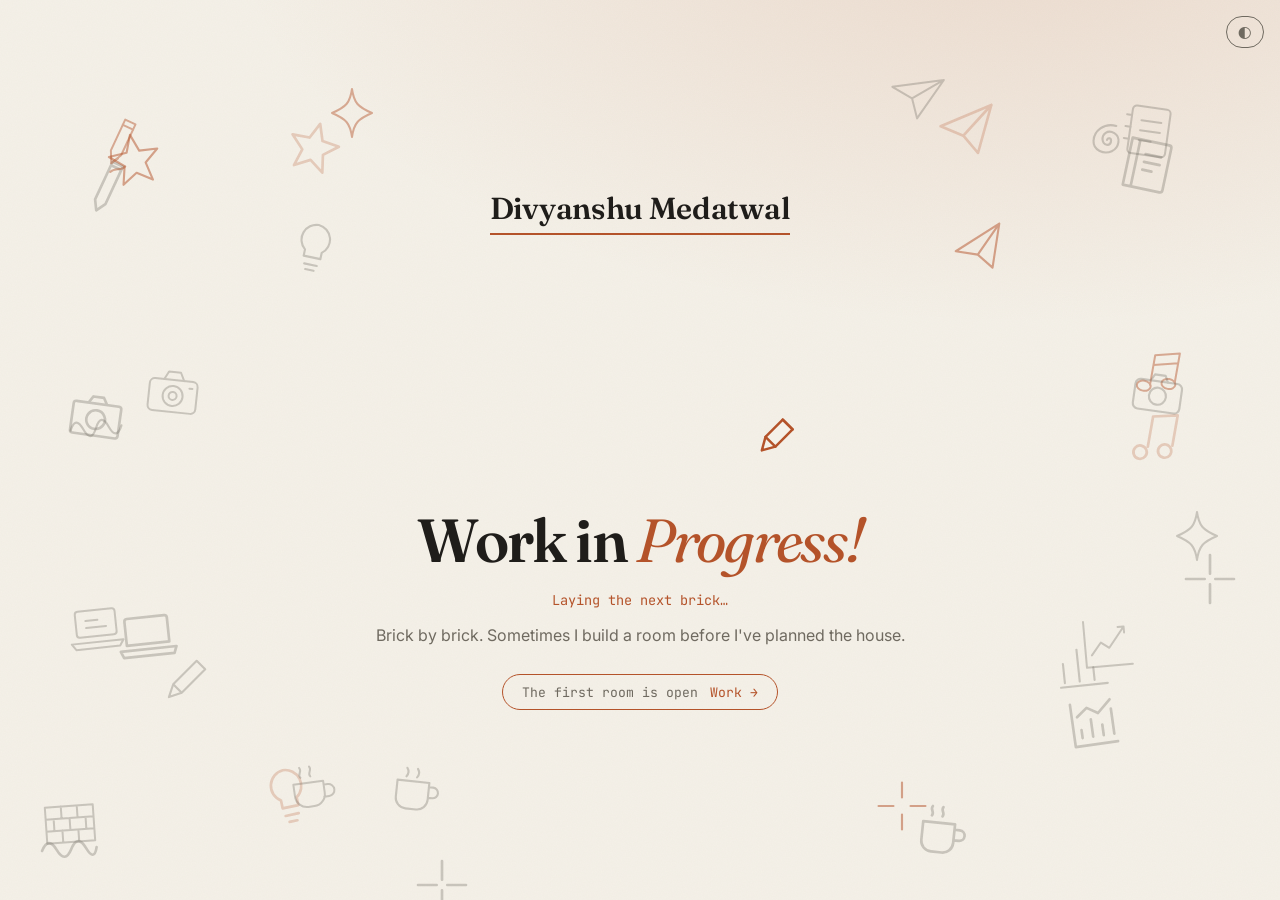
==== index.html @ 0de78104 "Add files via upload" ====
<!DOCTYPE html>
<html lang="en">
<head>
<!-- Google tag (gtag.js) -->
<script async src="https://www.googletagmanager.com/gtag/js?id=G-G0TR4KXT0Q"></script>
<script>
  window.dataLayer = window.dataLayer || [];
  function gtag(){dataLayer.push(arguments);}
  gtag('js', new Date());

  gtag('config', 'G-G0TR4KXT0Q');
</script>
<meta charset="UTF-8">
<meta name="viewport" content="width=device-width, initial-scale=1, viewport-fit=cover">
<title>Divyanshu Medatwal · Work in Progress</title>
<meta name="description" content="Divyanshu Medatwal's portfolio is a work in progress.">
<link rel="icon" href="data:image/svg+xml,%3Csvg xmlns='http://www.w3.org/2000/svg' viewBox='0 0 100 100'%3E%3Ctext y='.9em' font-size='90'%3E✏️%3C/text%3E%3C/svg%3E">
<link rel="preconnect" href="https://fonts.googleapis.com">
<link rel="preconnect" href="https://fonts.gstatic.com" crossorigin>
<link href="https://fonts.googleapis.com/css2?family=Fraunces:ital,opsz,wght@0,9..144,600;1,9..144,400&family=Inter:wght@400&family=JetBrains+Mono:wght@400&display=swap" rel="stylesheet">
<link rel="stylesheet" href="css/style.css">
</head>
<body>
<!-- Decorative doodles: purely visual, safe to move or delete -->
<svg width="0" height="0" style="position:absolute" aria-hidden="true"><symbol id="d-pen" viewBox="0 0 48 48"><path d="M8 40l2-8 22-22 6 6-22 22z M30 12l6 6 M8 40l8-2"/></symbol><symbol id="d-diary" viewBox="0 0 48 48"><path d="M10 6h28a2 2 0 0 1 2 2v32a2 2 0 0 1-2 2H10z M16 6v36 M22 16h12 M22 22h12 M22 28h7"/></symbol><symbol id="d-laptop" viewBox="0 0 48 48"><path d="M10 12h28a2 2 0 0 1 2 2v18H8V14a2 2 0 0 1 2-2z M3 36h42l-2 5H5z"/></symbol><symbol id="d-music" viewBox="0 0 48 48"><path d="M18 34V11l18-4v23 M13 34a5 5 0 1 0 .01 0z M31 30a5 5 0 1 0 .01 0z"/></symbol><symbol id="d-graph" viewBox="0 0 48 48"><path d="M8 8v32h32 M14 34v-6 M22 34v-13 M30 34v-8 M38 34v-19 M12 18l8-6 8 5 10-9"/></symbol><symbol id="d-camera" viewBox="0 0 48 48"><path d="M8 14h32a2 2 0 0 1 2 2v20a2 2 0 0 1-2 2H8a2 2 0 0 1-2-2V16a2 2 0 0 1 2-2z M17 14l3-5h8l3 5 M24 19a7 7 0 1 0 .01 0z"/></symbol><symbol id="d-star" viewBox="0 0 48 48"><path d="M24 6l5 12 13 1-10 9 3 13-11-7-11 7 3-13-10-9 13-1z"/></symbol><symbol id="d-coffee" viewBox="0 0 48 48"><path d="M10 18h24v14a8 8 0 0 1-8 8h-8a8 8 0 0 1-8-8z M34 22h4a4 4 0 0 1 0 8h-4 M16 6c-2 3 2 4 0 7 M24 6c-2 3 2 4 0 7"/></symbol><symbol id="d-bulb" viewBox="0 0 48 48"><path d="M24 5a12 12 0 0 0-6 22v6h12v-6a12 12 0 0 0-6-22z M19 39h10 M21 44h6"/></symbol><symbol id="d-plane" viewBox="0 0 48 48"><path d="M5 22L43 6 33 42 22 29z M22 29l21-23"/></symbol><symbol id="d-sparkle" viewBox="0 0 48 48"><path d="M24 6v14 M24 28v14 M6 24h14 M28 24h14"/></symbol><symbol id="d-squiggle" viewBox="0 0 48 48"><path d="M3 24q5.5-11 11 0t11 0 11 0 8 0"/></symbol></svg>
<div class="doodles" aria-hidden="true">
  <svg class="dd " style="left:6%;top:12%;--s:70px;--r:-20deg;--d:-0.0s"><use href="#d-pen"/></svg>
  <svg class="dd " style="right:8%;top:10%;--s:76px;--r:12deg;--d:-1.3s"><use href="#d-diary"/></svg>
  <svg class="dd " style="left:9%;top:62%;--s:86px;--r:-6deg;--d:-2.6s"><use href="#d-laptop"/></svg>
  <svg class="dd ac" style="right:7%;top:40%;--s:60px;--r:10deg;--d:-3.9s"><use href="#d-music"/></svg>
  <svg class="dd " style="right:12%;top:72%;--s:78px;--r:-8deg;--d:-5.2s"><use href="#d-graph"/></svg>
  <svg class="dd " style="left:5%;top:38%;--s:76px;--r:8deg;--d:-6.5s"><use href="#d-camera"/></svg>
  <svg class="dd ac hm" style="left:22%;top:8%;--s:34px;--r:15deg;--d:-7.8s"><use href="#d-star"/></svg>
  <svg class="dd hm" style="right:24%;top:84%;--s:56px;--r:6deg;--d:-9.1s"><use href="#d-coffee"/></svg>
  <svg class="dd ac hm" style="left:20%;top:80%;--s:52px;--r:-12deg;--d:-10.4s"><use href="#d-bulb"/></svg>
  <svg class="dd ac hm" style="right:22%;top:6%;--s:50px;--r:0deg;--d:-11.7s"><use href="#d-plane"/></svg>
  <svg class="dd hm" style="right:3%;top:56%;--s:30px;--r:0deg;--d:-13.0s"><use href="#d-sparkle"/></svg>
  <svg class="dd hm" style="left:32%;top:90%;--s:26px;--r:0deg;--d:-14.3s"><use href="#d-sparkle"/></svg>
  <svg class="dd hm" style="left:3%;top:86%;--s:60px;--r:-4deg;--d:-15.6s"><use href="#d-squiggle"/></svg>
</div>
<!-- Decorative doodles: purely visual, hidden from screen readers -->
<svg width="0" height="0" style="position:absolute" aria-hidden="true"><defs>
  <symbol id="pen" viewBox="0 0 64 64"><path d="M14 50l4-12 24-24 8 8-24 24z"/><path d="M38 18l8 8M14 50l8-2M10 58c6-3 10 3 16 0"/></symbol>
  <symbol id="diary" viewBox="0 0 64 64"><rect x="16" y="8" width="38" height="48" rx="4"/><path d="M16 18h-5M16 30h-5M16 42h-5M26 22h20M26 32h20M26 42h12"/></symbol>
  <symbol id="laptop" viewBox="0 0 64 64"><rect x="12" y="16" width="40" height="26" rx="3"/><path d="M6 48h52l-4 6H10zM22 26h12M22 33h20"/></symbol>
  <symbol id="music" viewBox="0 0 64 64"><path d="M26 44V14l24-6v30M26 24l24-6"/><ellipse cx="20" cy="46" rx="7" ry="5"/><ellipse cx="44" cy="40" rx="7" ry="5"/></symbol>
  <symbol id="graph" viewBox="0 0 64 64"><path d="M10 8v46h46M16 42l10-12 8 6 16-20M44 16h6v6"/></symbol>
  <symbol id="camera" viewBox="0 0 64 64"><rect x="8" y="20" width="48" height="32" rx="5"/><path d="M22 20l4-8h12l4 8M48 27h3"/><circle cx="32" cy="36" r="10"/><circle cx="32" cy="36" r="4"/></symbol>
  <symbol id="coffee" viewBox="0 0 64 64"><path d="M12 26h30v12a12 12 0 0 1-12 12h-6a12 12 0 0 1-12-12zM42 30h4a6 6 0 0 1 0 12h-5M20 20c-3-4 3-6 0-10M30 20c-3-4 3-6 0-10"/></symbol>
  <symbol id="plane" viewBox="0 0 64 64"><path d="M8 30L56 10 40 54 30 36zM30 36L56 10"/></symbol>
  <symbol id="spark" viewBox="0 0 64 64"><path d="M32 8c2 14 6 18 20 24-14 6-18 10-20 24-2-14-6-18-20-24 14-6 18-10 20-24z"/></symbol>
  <symbol id="bricks" viewBox="0 0 64 64"><path d="M8 14h48v36H8zM8 26h48M8 38h48M24 14v12M40 14v12M16 26v12M32 26v12M48 26v12M24 38v12M40 38v12"/></symbol>
</defs></svg>
<div class="doodles" aria-hidden="true">
  <svg class="dd hi" style="left:7%;top:12%;--r:-20deg;--d:0s" viewBox="0 0 64 64"><use href="#pen"/></svg>
  <svg class="dd" style="right:8%;top:11%;--r:8deg;--d:1.2s" viewBox="0 0 64 64"><use href="#diary"/></svg>
  <svg class="dd" style="left:11%;top:40%;--r:6deg;--d:2.1s" viewBox="0 0 64 64"><use href="#camera"/></svg>
  <svg class="dd hi" style="right:7%;top:38%;--r:10deg;--d:0.6s" viewBox="0 0 64 64"><use href="#music"/></svg>
  <svg class="dd" style="left:5%;top:66%;--r:-6deg;--d:1.7s" viewBox="0 0 64 64"><use href="#laptop"/></svg>
  <svg class="dd" style="right:11%;top:68%;--r:-5deg;--d:2.6s" viewBox="0 0 64 64"><use href="#graph"/></svg>
  <svg class="dd" style="left:22%;top:84%;--r:-8deg;--d:0.9s" viewBox="0 0 64 64"><use href="#coffee"/></svg>
  <svg class="dd" style="right:26%;top:7%;--r:15deg;--d:1.9s" viewBox="0 0 64 64"><use href="#plane"/></svg>
  <svg class="dd hi" style="left:25%;top:9%;--r:0deg;--d:0.3s" viewBox="0 0 64 64"><use href="#spark"/></svg>
  <svg class="dd" style="right:4%;top:56%;--r:0deg;--d:2.3s" viewBox="0 0 64 64"><use href="#spark"/></svg>
  <svg class="dd" style="left:3%;top:88%;--r:-4deg;--d:1.4s" viewBox="0 0 64 64"><use href="#bricks"/></svg>
</div>
<button id="theme" aria-label="Toggle light/dark theme">◐</button>

<!-- Background doodles: purely decorative. Move, delete or add freely (--x/--y = position, --s = size, --r = tilt). -->
<div class="doodles" aria-hidden="true">
  <svg class="dd acc" viewBox="0 0 60 60" style="--x:8%;--y:14%;--s:2.6rem;--r:-10deg"><path d="M30 8l6 16 17 1-13 11 4 17-14-9-14 9 4-17L7 25l17-1z"/></svg>
  <svg class="dd" viewBox="0 0 60 60" style="--x:84%;--y:12%;--s:3.4rem;--r:15deg;--d:1s"><path d="M30 30c0-3 4-3 4 1s-6 5-8 0 2-11 9-9 8 12 2 17-17 4-19-5 5-19 17-19"/></svg>
  <svg class="dd" viewBox="0 0 60 60" style="--x:5%;--y:44%;--s:4rem;--r:-6deg;--d:2s"><path d="M6 30q6-14 12 0t12 0 12 0 12 0"/></svg>
  <svg class="dd w" viewBox="0 0 60 60" style="--x:88%;--y:40%;--s:3.6rem;--r:8deg;--d:.5s"><rect x="8" y="20" width="44" height="28" rx="5"/><circle cx="30" cy="34" r="8"/><path d="M22 20l3-6h10l3 6"/></svg>
  <svg class="dd" viewBox="0 0 60 60" style="--x:12%;--y:72%;--s:3.6rem;--r:0deg;--d:3s"><path d="M14 46l4-12 22-22 8 8-22 22zM40 12l8 8M18 34l8 8"/></svg>
  <svg class="dd" viewBox="0 0 60 60" style="--x:82%;--y:70%;--s:3.4rem;--r:-6deg;--d:1.5s"><path d="M12 48V30M26 48V18M40 48V36M8 52h44"/></svg>
  <svg class="dd w" viewBox="0 0 60 60" style="--x:22%;--y:24%;--s:3rem;--r:12deg;--d:2.5s"><path d="M30 8a14 14 0 0 1 8 25v6H22v-6A14 14 0 0 1 30 8zM24 46h12M26 51h8"/></svg>
  <svg class="dd acc w" viewBox="0 0 60 60" style="--x:74%;--y:24%;--s:3.4rem;--r:-8deg;--d:.8s"><path d="M8 30L52 10 40 50 28 36zM52 10L28 36"/></svg>
  <svg class="dd w" viewBox="0 0 60 60" style="--x:30%;--y:84%;--s:3.2rem;--r:6deg;--d:3.5s"><path d="M12 24h30v16a10 10 0 0 1-10 10H22a10 10 0 0 1-10-10zM42 28h4a5 5 0 0 1 0 10h-4M20 12q3 4 0 8M30 12q3 4 0 8"/></svg>
  <svg class="dd acc" viewBox="0 0 60 60" style="--x:68%;--y:86%;--s:2.2rem;--r:0deg;--d:2s"><path d="M30 8v14M30 38v14M8 30h14M38 30h14"/></svg>
</div>
<main>
  <p class="name">Divyanshu Medatwal</p>

  <svg class="sketch" viewBox="0 0 260 170" fill="none" stroke="currentColor" stroke-width="2" stroke-linecap="round" stroke-linejoin="round" role="img" aria-label="A web page wireframe being sketched">
    <rect class="d" style="--i:0" pathLength="1" x="10" y="10" width="220" height="150" rx="10"/>
    <path class="d" style="--i:1" pathLength="1" d="M10 36h220"/>
    <circle class="d" style="--i:2" pathLength="1" cx="26" cy="23" r="3"/>
    <circle class="d" style="--i:2" pathLength="1" cx="38" cy="23" r="3"/>
    <circle class="d" style="--i:2" pathLength="1" cx="50" cy="23" r="3"/>
    <circle class="d acc" style="--i:3" pathLength="1" cx="48" cy="68" r="16"/>
    <path class="d" style="--i:4" pathLength="1" d="M78 58h100M78 72h70M78 86h84"/>
    <rect class="d" style="--i:5" pathLength="1" x="30" y="108" width="50" height="34" rx="5"/>
    <rect class="d" style="--i:6" pathLength="1" x="95" y="108" width="50" height="34" rx="5"/>
    <rect class="d acc" style="--i:7" pathLength="1" x="160" y="108" width="50" height="34" rx="5"/>
    <g class="pencil"><path d="M232 138l14-14 8 8-14 14-11 3z" fill="var(--bg)"/><path d="M232 138l8 8M246 124l8 8"/></g>
  </svg>

  <h1>Work in <em>Progress!</em></h1>
  <p class="status" id="status" aria-live="polite">Laying the next brick…</p>
  <!-- Status lines that rotate under the heading. Add, remove or reword freely. -->
  <ul id="status-lines" hidden>
    <li>Laying the next brick…</li>
    <li>Debating the doorframe…</li>
    <li>Still deciding where the kitchen goes…</li>
    <li>Measuring twice, cutting once…</li>
    <li>Picking fonts (this takes a while)…</li>
    <li>Making tea. Back soon.</li>
  </ul>
  <p class="small">Brick by brick. Sometimes I build a room before I've planned the house.</p>
  <a class="chip" href="work/"><span>The first room is open</span><b>Work →</b></a>
</main>
<script src="js/main.js"></script>
</body>
</html>
---- css/style.css ----
:root{--bg:#f5f1e8;--fg:#1f1d1a;--muted:#6f6a60;--accent:#b4532a;
--serif:"Fraunces",Georgia,serif;--sans:"Inter",system-ui,sans-serif;--mono:"JetBrains Mono",ui-monospace,monospace;
box-sizing:border-box;padding-top:env(safe-area-inset-top,0px);padding-bottom:env(safe-area-inset-bottom,0px)}
@media(prefers-color-scheme:dark){:root:not([data-theme="light"]){--bg:#1a1816;--fg:#efeadf;--muted:#9a9384;--accent:#e08a5f}}
:root[data-theme="dark"]{--bg:#1a1816;--fg:#efeadf;--muted:#9a9384;--accent:#e08a5f}
*{box-sizing:border-box}
html,body{height:100%;margin:0}
body{background:var(--bg);color:var(--fg);font:400 1rem/1.6 var(--sans);display:flex;align-items:center;justify-content:center;text-align:center;padding:1.5rem;
background-image:radial-gradient(50rem 26rem at 80% -10%,color-mix(in srgb,var(--accent) 14%,transparent),transparent),url("data:image/svg+xml,%3Csvg xmlns='http://www.w3.org/2000/svg' width='160' height='160'%3E%3Cfilter id='n'%3E%3CfeTurbulence type='fractalNoise' baseFrequency='.8' numOctaves='2'/%3E%3CfeColorMatrix values='0 0 0 0 .5 0 0 0 0 .45 0 0 0 0 .4 0 0 0 .07 0'/%3E%3C/filter%3E%3Crect width='100%25' height='100%25' filter='url(%23n)'/%3E%3C/svg%3E")}
main{max-width:34rem;display:flex;flex-direction:column;align-items:center}
.name{font:600 clamp(1.4rem,4.5vw,1.9rem)/1.2 var(--serif);letter-spacing:-.01em;color:var(--fg);margin:0 0 2rem;padding-bottom:.45rem;border-bottom:2px solid var(--accent)}
.sketch{width:min(20rem,78vw);height:auto;color:var(--fg);overflow:visible}
.acc{stroke:var(--accent)}
.d{stroke-dasharray:1;stroke-dashoffset:1;animation:draw 9s ease-in-out infinite;animation-delay:calc(var(--i)*.55s)}
@keyframes draw{0%{stroke-dashoffset:1;opacity:1}30%,80%{stroke-dashoffset:0;opacity:1}95%,100%{stroke-dashoffset:0;opacity:0}}
.pencil{stroke:var(--accent);transform-origin:246px 138px;animation:wiggle 1.6s ease-in-out infinite}
@keyframes wiggle{50%{transform:rotate(-8deg) translate(-4px,2px)}}
h1{font:600 clamp(2.4rem,9vw,3.8rem)/1.1 var(--serif);letter-spacing:-.03em;margin:2rem 0 1rem}
h1 em{font-style:italic;font-weight:400;color:var(--accent)}
.status{font:400 .85rem var(--mono);color:var(--accent);margin:0;min-height:1.6em;transition:opacity .4s}
.status.out{opacity:0}
.small{color:var(--muted);margin:.6rem 0 0}
#theme{position:fixed;top:calc(1rem + env(safe-area-inset-top,0px));right:1rem;background:none;border:1px solid var(--muted);color:var(--muted);border-radius:99px;padding:.15rem .7rem;cursor:pointer;font:inherit}
#theme:hover{color:var(--fg)}
@media(prefers-reduced-motion:reduce){.d,.pencil{animation:none;stroke-dashoffset:0}.status{transition:none}}

/* Background doodles */
main{position:relative;z-index:1}
#theme{z-index:2}
.doodles{position:fixed;inset:0;overflow:hidden;pointer-events:none;z-index:0}
.dd{position:absolute;left:var(--x);top:var(--y);width:var(--s,3.4rem);height:auto;color:var(--muted);opacity:.38;
fill:none;stroke:currentColor;stroke-width:2;stroke-linecap:round;stroke-linejoin:round;
transform:rotate(var(--r,0deg));animation:float 8s ease-in-out infinite;animation-delay:var(--d,0s)}
.dd.acc{color:var(--accent);opacity:.5}
@keyframes float{0%,100%{transform:rotate(var(--r,0deg))}50%{transform:translateY(-9px) rotate(calc(var(--r,0deg) + 4deg))}}
@media(max-width:900px){.dd.w{display:none}}
@media(max-width:520px){.dd{opacity:.22;width:calc(var(--s,3.4rem)*.75)}.dd.acc{opacity:.32}}
@media(prefers-reduced-motion:reduce){.dd{animation:none}}

/* Doodles */
main,#theme{position:relative;z-index:1}#theme{position:fixed;z-index:2}
.doodles{position:fixed;inset:0;overflow:hidden;pointer-events:none;z-index:0}
.dd{position:absolute;width:var(--s,64px);height:var(--s,64px);color:var(--fg);opacity:.12;fill:none;stroke:currentColor;stroke-width:1.6;stroke-linecap:round;stroke-linejoin:round;transform:rotate(var(--r,0deg));animation:bob 10s ease-in-out infinite;animation-delay:var(--d,0s)}
.dd.ac{color:var(--accent);opacity:.24}
@keyframes bob{50%{transform:rotate(var(--r,0deg)) translateY(-10px)}}
@media(max-width:700px){.dd{width:calc(var(--s)*.65);height:calc(var(--s)*.65)}.dd.hm{display:none}}
@media(prefers-reduced-motion:reduce){.dd{animation:none}}

/* Background doodles */
main{position:relative;z-index:1}
#theme{z-index:2}
.doodles{position:fixed;inset:0;overflow:hidden;pointer-events:none;z-index:0}
.dd{position:absolute;width:clamp(2.6rem,5vw,4.2rem);height:auto;color:var(--muted);opacity:.32;fill:none;stroke:currentColor;stroke-width:2;stroke-linecap:round;stroke-linejoin:round;transform:rotate(var(--r,0deg));animation:bob 8s ease-in-out infinite;animation-delay:calc(var(--d,0)*-1s)}
.dd.hi{color:var(--accent);opacity:.45}
@keyframes bob{50%{transform:rotate(var(--r,0deg)) translateY(-9px)}}
@media(max-width:640px){.dd:nth-of-type(n+7){display:none}.dd{opacity:.22}}
@media(prefers-reduced-motion:reduce){.dd{animation:none}}

/* Work chip + no-scroll fit */
body{min-height:100dvh}
.sketch{max-height:30vh}
.chip{display:inline-flex;align-items:center;gap:.7rem;margin-top:1.6rem;padding:.55rem 1.2rem;border:1px solid var(--accent);border-radius:99px;color:var(--muted);text-decoration:none;font:400 .82rem var(--mono);transition:background .25s,color .25s}
.chip b{color:var(--accent);font-weight:400;transition:color .25s,transform .25s}
.chip:hover,.chip:focus-visible{background:var(--accent);color:var(--bg);outline:none}
.chip:hover b,.chip:focus-visible b{color:var(--bg);transform:translateX(3px)}
@media(max-height:620px){h1{margin:1rem 0 .6rem}.name{margin-bottom:1rem}.chip{margin-top:1rem}}
@media(prefers-reduced-motion:reduce){.chip,.chip b{transition:none}}
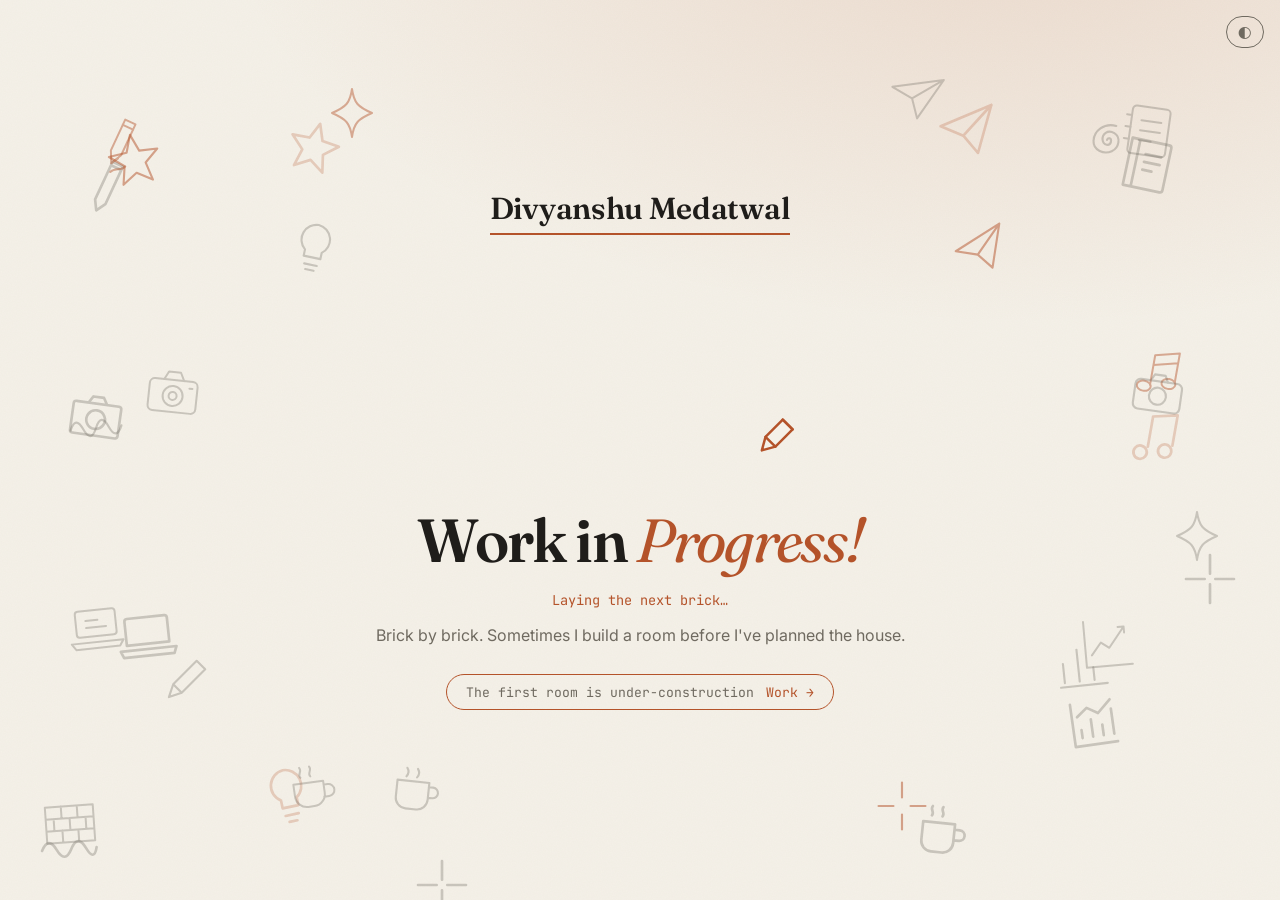
==== commit 885aa13f: "Update index.html" ====
--- a/index.html
+++ b/index.html
@@ -108,7 +108,7 @@
     <li>Making tea. Back soon.</li>
   </ul>
   <p class="small">Brick by brick. Sometimes I build a room before I've planned the house.</p>
-  <a class="chip" href="work/"><span>The first room is open</span><b>Work →</b></a>
+  <a class="chip" href="work/"><span>The first room is under-construction</span><b>Work →</b></a>
 </main>
 <script src="js/main.js"></script>
 </body>
